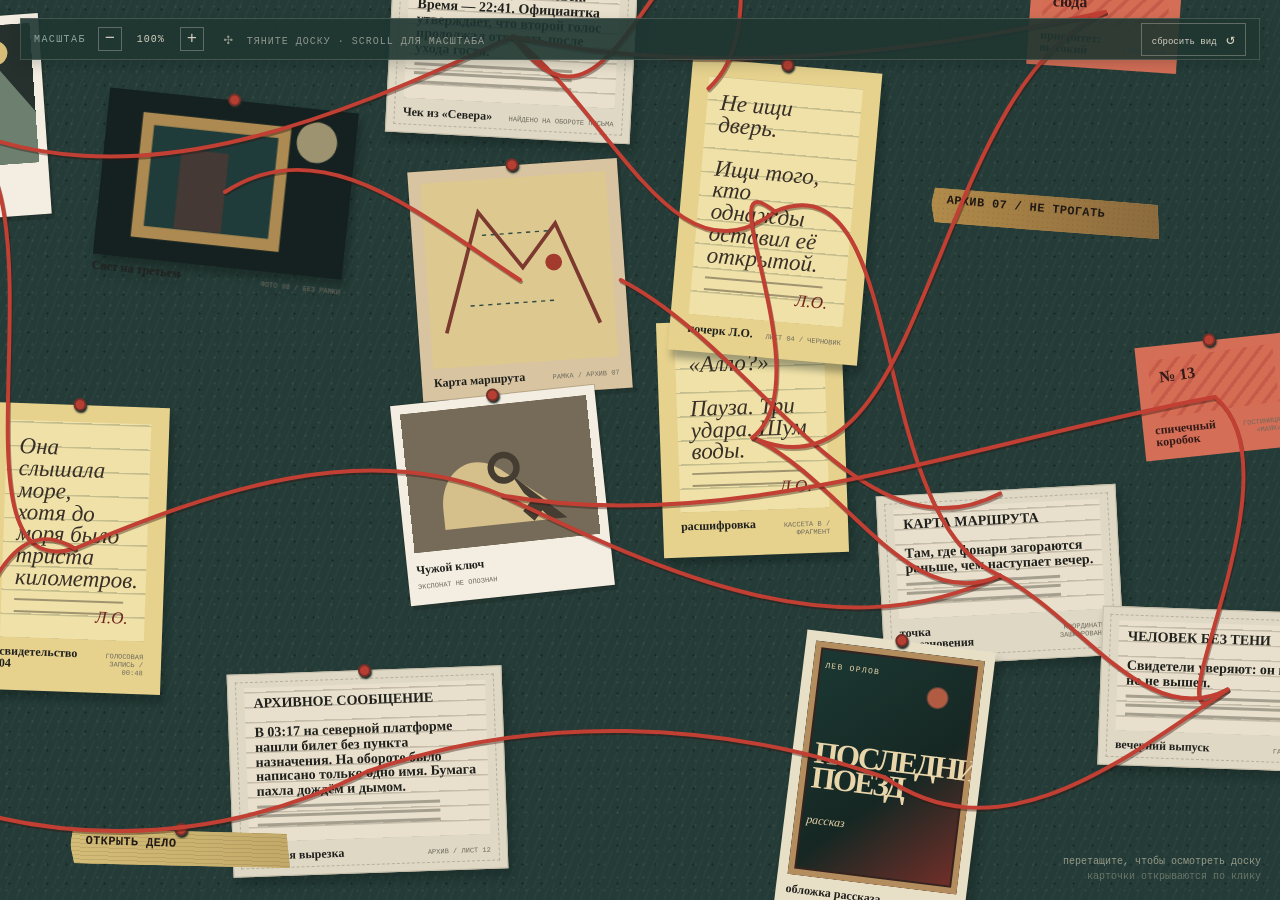
==== index.html @ f4174b4f "feat: add interactive writer investigation board" ====
<!doctype html>
<html lang="ru">
<head>
  <meta charset="utf-8">
  <meta name="viewport" content="width=device-width, initial-scale=1">
  <meta name="description" content="Архив писателя: интерактивная доска расследования и рассказы.">
  <title>АРХИВ // Лев Орлов</title>
  <link rel="stylesheet" href="styles.css">
</head>
<body>
  <main>
    <section class="board-shell" aria-label="Интерактивная доска расследования">
      <div class="board-toolbar">
        <div class="toolbar-group">
          <span class="toolbar-label">масштаб</span>
          <button class="tool-button" id="zoomOut" type="button" aria-label="Уменьшить масштаб">−</button>
          <output id="zoomValue" for="zoomOut zoomIn">100%</output>
          <button class="tool-button" id="zoomIn" type="button" aria-label="Увеличить масштаб">+</button>
        </div>
        <div class="toolbar-hint"><span class="mouse-icon">✣</span> тяните доску · scroll для масштаба</div>
        <button class="reset-button" id="resetView" type="button">сбросить вид <span>↺</span></button>
      </div>
      <div class="board-viewport" id="boardViewport" tabindex="0">
        <div class="board-space" id="boardSpace">
          <svg class="connections" id="connections" aria-hidden="true"></svg>
          <div class="cards-layer" id="cardsLayer"></div>
          <div class="board-stamp">ОРИГИНАЛ<br><small>ARCHIVE / 07</small></div>
        </div>
        <div class="board-help" id="boardHelp">перетащите, чтобы осмотреть доску<br><span>карточки открываются по клику</span></div>
      </div>
    </section>
    <section class="reader-panel" id="readerPanel" aria-hidden="true" aria-labelledby="readerTitle">
      <div class="reader-backdrop" data-reader-close></div>
      <article class="reader-drawer" role="dialog" aria-modal="true">
        <button class="reader-close" type="button" data-reader-close aria-label="Закрыть рассказ">×</button>
        <p class="reader-kicker" id="readerByline"></p>
        <h2 id="readerTitle"></h2>
        <div class="reader-rule"></div>
        <div class="reader-text" id="readerBody"></div>
        <a class="reader-page-link" id="readerPageLink" href="#">открыть отдельную страницу ↗</a>
      </article>
    </section>

  </main>

  <script src="board-data.js"></script>
  <script src="script.js"></script>
</body>
</html>
---- styles.css ----
@import url('data:text/css,');

:root {
  --board-color: #243b37; --board-texture: radial-gradient(rgba(201,190,151,.08) 1px, transparent 1.5px); --board-image: none; --board-size: 13px 13px; --reader-background: #d8d0bc; --reader-opacity: .78; --reader-text-color: #262720; --reader-accent: #8c3028; --reader-width: min(900px, calc(100vw - 48px));
  --ink: #20201d;
  --muted: #777267;
  --paper: #efe9dc;
  --paper-light: #f8f4e9;
  --red: #a33a2e;
  --red-dark: #72231f;
  --board: #315047;
  --board-dark: #263f39;
  --line: rgba(31, 29, 24, .18);
  --serif: Georgia, 'Times New Roman', serif;
  --mono: 'Courier New', Courier, monospace;
}

* { box-sizing: border-box; }
html { background: #101514; color: var(--ink); }
body { margin: 0; min-width: 320px; font-family: var(--mono); background: #101514; }
a { color: inherit; }
button { font: inherit; }
.site-header, main, .site-footer { max-width: 1440px; margin: auto; padding-left: clamp(20px, 5vw, 72px); padding-right: clamp(20px, 5vw, 72px); }
main { max-width: none; padding: 0; }
.site-header { min-height: 170px; padding-top: 34px; display: flex; justify-content: space-between; align-items: flex-start; border-bottom: 1px solid var(--line); }
.brand-kicker, .eyebrow, .toolbar-label, .status-date { display: block; font-size: 10px; letter-spacing: .14em; text-transform: uppercase; color: var(--red); }
.brand-mark h1 { margin: 12px 0 5px; font: 700 clamp(31px, 5vw, 60px)/.84 var(--serif); letter-spacing: -.06em; }
.brand-subtitle { color: var(--muted); font-size: 10px; letter-spacing: .12em; text-transform: uppercase; }
.case-status { display: flex; align-items: center; gap: 9px; margin-top: 8px; font-size: 10px; letter-spacing: .08em; text-transform: uppercase; color: var(--board-dark); }
.status-dot { width: 8px; height: 8px; background: #bd482f; border-radius: 50%; box-shadow: 0 0 0 4px rgba(189,72,47,.16); }
.status-date { margin-left: 13px; color: var(--muted); }
.intro-panel { display: grid; grid-template-columns: 1.6fr 1fr; gap: 8vw; padding: 60px 0 42px; align-items: end; }
.intro-panel h2 { margin: 12px 0 0; font: 400 clamp(42px, 6.2vw, 88px)/.87 var(--serif); letter-spacing: -.065em; }
.intro-panel h2 em { color: var(--red); font-style: italic; }
.intro-copy { max-width: 360px; margin: 0 0 5px; font-size: 12px; line-height: 1.75; color: #5f5b51; }
.board-shell { position: relative; width: 100vw; height: 100vh; background: var(--board-dark); }
.board-toolbar { position: absolute; z-index: 10; top: 18px; left: 20px; right: 20px; height: 42px; display: flex; align-items: center; gap: 20px; padding: 0 13px; background: rgba(31,54,49,.9); color: #d5d0c2; font-size: 10px; letter-spacing: .1em; text-transform: uppercase; border: 1px solid rgba(213,208,194,.2); box-shadow: 0 5px 12px rgba(15,26,23,.18); }
.toolbar-group { display: flex; align-items: center; gap: 8px; }.toolbar-label { color: #91a79d; margin-right: 4px; }
.tool-button, .reset-button { border: 1px solid rgba(213,208,194,.35); color: inherit; background: transparent; cursor: pointer; }.tool-button { width: 24px; height: 24px; font-size: 17px; line-height: 18px; }.tool-button:hover, .reset-button:hover { background: rgba(255,255,255,.1); }
#zoomValue { min-width: 42px; text-align: center; }
.toolbar-hint { opacity: .62; flex: 1; }.mouse-icon { font-size: 15px; margin-right: 6px; }.reset-button { padding: 6px 10px; font-size: 9px; }.reset-button span { font-size: 15px; margin-left: 4px; }
.board-viewport { position: relative; width: 100%; height: 100%; overflow: hidden; cursor: grab; background-color: var(--board-color); background-image: var(--board-texture), var(--board-image); background-size: var(--board-size), cover; }
.board-viewport.is-dragging { cursor: grabbing; }.board-space { position: absolute; width: 1800px; height: 1200px; left: 50%; top: 50%; transform-origin: 50% 50%; }.cards-layer { position: absolute; z-index: 30; inset: 0; }.connections { position: absolute; z-index: 60; inset: 0; width: 100%; height: 100%; overflow: visible; pointer-events: none; }.connection { fill: none; stroke: #c13f33; stroke-width: 4; stroke-linecap: round; filter: drop-shadow(1px 2px 0 rgba(50,20,16,.4)); pointer-events: none; }
.evidence-card { position: absolute; min-height: 60px; padding: 7px; color: var(--ink); cursor: pointer; transition: transform .2s ease, filter .2s ease; }.evidence-card:hover, .evidence-card:focus-visible { z-index: 50 !important; transform: rotate(0deg) scale(1.08) !important; filter: brightness(1.08) drop-shadow(8px 12px 9px rgba(10,20,17,.42)); outline: 2px solid #e1c768; outline-offset: 4px; }.pin { position: absolute; width: 13px; height: 13px; left: 50%; top: -7px; transform: translateX(-50%); border-radius: 50%; background: #b63f32; border: 2px solid #743029; box-shadow: 1px 2px 2px #1a2a26; z-index: 2; }.artifact-art { position: relative; display: block; width: 100%; overflow: hidden; }.artifact-caption { display: flex; align-items: baseline; justify-content: space-between; gap: 8px; margin-top: 8px; font-family: var(--mono); }.artifact-caption b { font: 600 12px/1 var(--serif); }.artifact-caption span { font-size: 7px; text-align: right; color: #6e6a5d; text-transform: uppercase; }.material-image.mode-plain { padding: 0; filter: drop-shadow(4px 7px 5px rgba(15,26,23,.45)); }.material-image.mode-plain .artifact-caption { display: none; }.material-image.mode-framed { padding: var(--padding, 8px); background: var(--frame, #f3eee1); box-shadow: 3px 5px 0 rgba(21,23,19,.18), 0 0 0 1px rgba(38,34,27,.2); }.source-image { aspect-ratio: var(--ratio, 3 / 2); object-fit: cover; }.material-polaroid { padding: 9px 9px 14px; background: #f3eee1; box-shadow: 3px 5px 0 rgba(21,23,19,.18), 0 0 0 1px rgba(38,34,27,.2); }.material-polaroid .artifact-caption { display: block; }.material-polaroid .artifact-caption span { display: block; margin-top: 4px; text-align: left; }.material-clipping { padding: 13px 16px 14px; background: #dfd8c5; box-shadow: 4px 7px 10px rgba(15,26,23,.35); border: 1px solid #c3bba7; }.material-clipping::after { content: ''; position: absolute; inset: 7px; border: 1px dashed rgba(97,85,63,.3); pointer-events: none; }.material-manuscript { padding: 17px 18px; background: #e6d28d; box-shadow: 4px 8px 7px rgba(15,26,23,.35); }.material-cover { padding: 10px; background: #e8dfc7; box-shadow: 5px 9px 10px rgba(15,26,23,.4); }.material-marker { padding: 12px; background: #d46e56; color: #321b18; }.marker-art { min-height: 58px; padding: 10px; background: repeating-linear-gradient(135deg, #d56d55 0 8px, #c55b48 9px 12px); transform: rotate(-2deg); }.marker-art strong { font: 700 16px/.95 var(--serif); }
.photo-art { min-height: 105px; background: linear-gradient(145deg, rgba(20,28,25,.1), rgba(20,28,25,.62)), #756e60; filter: sepia(.25); }
.clipping-art { min-height: 52px; padding: 9px; background: repeating-linear-gradient(0deg, #e8e0cc 0 13px, #c5bcaa 14px 15px); }.clipping-art strong { display: block; white-space: pre-line; font: 700 14px/1.05 var(--serif); }.clipping-art i { display: block; width: 82%; height: 3px; margin: 6px 0; background: #6f6a5e; opacity: .55; }.manuscript-art { min-height: 135px; padding: 15px 13px; background: #efe1a7; background-image: repeating-linear-gradient(0deg, transparent 0 22px, rgba(68,83,65,.25) 23px 24px); }.manuscript-art span { display: block; color: #382f28; font: italic 23px/.95 'Brush Script MT', 'Segoe Script', cursive; }.manuscript-art i { display: block; width: 92%; height: 2px; margin: 10px 0; background: #5f5444; opacity: .55; }.manuscript-art b { position: absolute; right: 17px; bottom: 12px; color: var(--red-dark); font: italic 17px var(--serif); }.cover-art { min-height: 235px; padding: 19px 12px; color: #e9d5aa; background: radial-gradient(circle at 75% 18%, #b15b43 0 4%, transparent 5%), linear-gradient(138deg, #1c3934, #162723 58%, #7a2f29); box-shadow: inset 0 0 0 6px #b38d5e, inset 0 0 0 8px #34231f; }.cover-art small { display: block; font-size: 8px; letter-spacing: .17em; }.cover-art strong { display: block; margin-top: 70px; font: 700 31px/.82 var(--serif); letter-spacing: -.08em; }.cover-art em { display: block; margin-top: 22px; font: italic 12px var(--serif); }
.board-stamp { position: absolute; right: 95px; bottom: 73px; color: rgba(217,205,166,.22); border: 2px solid rgba(217,205,166,.22); border-radius: 50%; padding: 13px 12px; text-align: center; font-size: 12px; line-height: 1.1; transform: rotate(-18deg); }.board-stamp small { font-size: 7px; letter-spacing: .14em; }.board-help { position: absolute; right: 19px; bottom: 16px; color: rgba(231,223,197,.58); font-size: 10px; line-height: 1.5; text-align: right; pointer-events: none; }.board-help span { opacity: .6; }.board-help.is-hidden { opacity: 0; }
.about-strip { display: grid; grid-template-columns: .3fr 1.6fr 1fr; gap: 4vw; padding-top: 65px; padding-bottom: 80px; border-bottom: 1px solid var(--line); }.about-index { color: var(--red); font-size: 11px; }.about-text p:last-child { max-width: 430px; margin: 15px 0 0; font: 24px/1.17 var(--serif); letter-spacing: -.025em; }.about-contact { align-self: end; font-size: 10px; color: var(--muted); }.about-contact span, .about-contact a { display: block; }.about-contact a { margin-top: 9px; color: var(--red); text-decoration: none; border-bottom: 1px solid; width: max-content; }.site-footer { display: flex; justify-content: space-between; padding-top: 20px; padding-bottom: 26px; color: var(--muted); font-size: 9px; letter-spacing: .05em; text-transform: uppercase; }.site-footer a { color: var(--red); text-decoration: none; }
.story-page { max-width: 760px; min-height: 100vh; padding: 64px clamp(24px, 8vw, 120px); }.story-page > a { display: inline-block; margin-bottom: 100px; color: var(--red); font-size: 11px; text-decoration: none; }.story-page h1 { margin: 16px 0 28px; font: 400 clamp(52px, 9vw, 100px)/.84 var(--serif); letter-spacing: -.07em; }.story-lede { max-width: 520px; margin: 0 0 50px; color: var(--red-dark); font: italic 27px/1.1 var(--serif); }.story-page p:not(.eyebrow):not(.story-lede) { max-width: 560px; margin: 0 0 22px; font: 18px/1.65 var(--serif); color: #514d44; }
@media (max-width: 700px) { .board-toolbar { left: 10px; right: 10px; top: 10px; gap: 8px; }.toolbar-hint { display: none; }.reset-button { margin-left: auto; }.board-space { width: 1500px; height: 1100px; } }
.material-image.mode-plain .artifact-caption { display: flex; margin-top: 5px; }
.material-tape, .material-label { padding: 0; background: transparent; box-shadow: none; }.tape-art { min-height: 37px; padding: 9px 15px; color: #201914; background: var(--tape-color); box-shadow: 3px 5px 5px rgba(5,10,9,.45); clip-path: polygon(1% 7%, 98% 0, 100% 92%, 2% 100%, 0 50%); }.tape-art span { display: block; font: 700 12px/.98 var(--mono); letter-spacing: .03em; }.texture-fibers { background-image: repeating-linear-gradient(92deg, rgba(255,255,255,.13) 0 1px, transparent 1px 5px), linear-gradient(90deg, var(--tape-color), #2c1712); }.texture-grain { background-image: radial-gradient(rgba(53,31,18,.2) .7px, transparent .9px), linear-gradient(90deg, var(--tape-color), #8b6a3d); background-size: 5px 5px, 100% 100%; }.texture-paper { background-image: repeating-linear-gradient(0deg, rgba(66,47,22,.12) 0 1px, transparent 1px 4px), linear-gradient(90deg, var(--tape-color), #c2a969); }
.reader-panel { position: fixed; inset: 0; z-index: 100; display: grid; pointer-events: none; visibility: hidden; }.reader-panel.is-open { pointer-events: auto; visibility: visible; }.reader-backdrop { position: absolute; inset: 0; background: rgba(4,10,9,var(--reader-opacity)); opacity: 0; transition: opacity .2s ease; }.reader-panel.is-open .reader-backdrop { opacity: 1; }.reader-drawer { position: relative; width: var(--reader-width); max-height: min(860px, calc(100vh - 48px)); margin: auto; overflow-y: auto; padding: clamp(42px, 7vw, 92px) clamp(28px, 9vw, 118px); background: var(--reader-background); color: var(--reader-text-color); box-shadow: 0 22px 60px rgba(0,0,0,.6); transform: translateY(22px) rotate(-.5deg); transition: transform .25s ease; }.reader-panel.is-open .reader-drawer { transform: translateY(0) rotate(-.5deg); }.reader-drawer > * { width: min(100%, 72ch); margin-left: auto; margin-right: auto; }.reader-close { position: absolute; top: 16px; right: 18px; width: auto; border: 0; background: transparent; color: var(--reader-accent); font: 34px/1 var(--serif); cursor: pointer; }.reader-kicker { margin-bottom: 20px; color: var(--reader-accent); font-size: 10px; letter-spacing: .14em; text-transform: uppercase; }.reader-drawer h2 { max-width: 72ch; margin-top: 0; font: 400 clamp(46px, 7vw, 86px)/.88 var(--serif); letter-spacing: -.06em; }.reader-rule { margin-top: 34px; margin-bottom: 34px; border-top: 1px solid rgba(50,42,31,.35); }.reader-text { white-space: pre-line; font: 19px/1.78 var(--serif); }.reader-page-link { display: inline-block; width: auto; margin-top: 44px; color: var(--reader-accent); font-size: 10px; text-transform: uppercase; letter-spacing: .08em; }
@media (max-width: 700px) { .reader-drawer { width: calc(100vw - 20px); max-height: calc(100vh - 20px); padding: 48px 24px 36px; }.reader-text { font-size: 17px; line-height: 1.65; }.reader-drawer h2 { font-size: clamp(42px, 14vw, 68px); } }
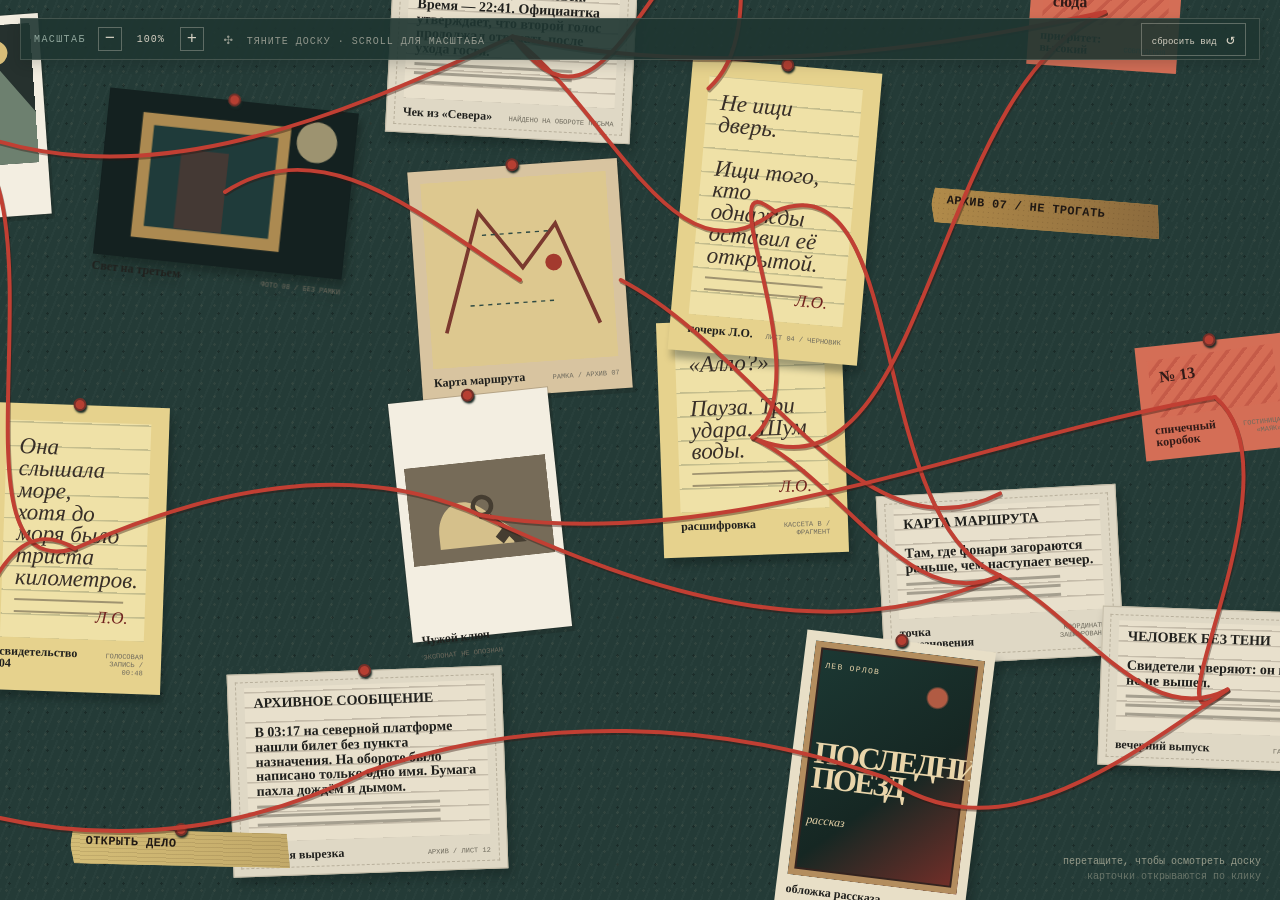
==== commit 8207aad7: "feat: support flexible material sizes and reader covers" ====
--- a/index.html
+++ b/index.html
@@ -33,6 +33,7 @@
       <div class="reader-backdrop" data-reader-close></div>
       <article class="reader-drawer" role="dialog" aria-modal="true">
         <button class="reader-close" type="button" data-reader-close aria-label="Закрыть рассказ">×</button>
+        <img class="reader-cover" id="readerCover" alt="">
         <p class="reader-kicker" id="readerByline"></p>
         <h2 id="readerTitle"></h2>
         <div class="reader-rule"></div>
--- a/styles.css
+++ b/styles.css
@@ -1,5 +1,3 @@
-@import url('data:text/css,');
-
 :root {
   --board-color: #243b37; --board-texture: radial-gradient(rgba(201,190,151,.08) 1px, transparent 1.5px); --board-image: none; --board-size: 13px 13px; --reader-background: #d8d0bc; --reader-opacity: .78; --reader-text-color: #262720; --reader-accent: #8c3028; --reader-width: min(900px, calc(100vw - 48px));
   --ink: #20201d;
@@ -51,4 +49,6 @@
 .material-image.mode-plain .artifact-caption { display: flex; margin-top: 5px; }
 .material-tape, .material-label { padding: 0; background: transparent; box-shadow: none; }.tape-art { min-height: 37px; padding: 9px 15px; color: #201914; background: var(--tape-color); box-shadow: 3px 5px 5px rgba(5,10,9,.45); clip-path: polygon(1% 7%, 98% 0, 100% 92%, 2% 100%, 0 50%); }.tape-art span { display: block; font: 700 12px/.98 var(--mono); letter-spacing: .03em; }.texture-fibers { background-image: repeating-linear-gradient(92deg, rgba(255,255,255,.13) 0 1px, transparent 1px 5px), linear-gradient(90deg, var(--tape-color), #2c1712); }.texture-grain { background-image: radial-gradient(rgba(53,31,18,.2) .7px, transparent .9px), linear-gradient(90deg, var(--tape-color), #8b6a3d); background-size: 5px 5px, 100% 100%; }.texture-paper { background-image: repeating-linear-gradient(0deg, rgba(66,47,22,.12) 0 1px, transparent 1px 4px), linear-gradient(90deg, var(--tape-color), #c2a969); }
 .reader-panel { position: fixed; inset: 0; z-index: 100; display: grid; pointer-events: none; visibility: hidden; }.reader-panel.is-open { pointer-events: auto; visibility: visible; }.reader-backdrop { position: absolute; inset: 0; background: rgba(4,10,9,var(--reader-opacity)); opacity: 0; transition: opacity .2s ease; }.reader-panel.is-open .reader-backdrop { opacity: 1; }.reader-drawer { position: relative; width: var(--reader-width); max-height: min(860px, calc(100vh - 48px)); margin: auto; overflow-y: auto; padding: clamp(42px, 7vw, 92px) clamp(28px, 9vw, 118px); background: var(--reader-background); color: var(--reader-text-color); box-shadow: 0 22px 60px rgba(0,0,0,.6); transform: translateY(22px) rotate(-.5deg); transition: transform .25s ease; }.reader-panel.is-open .reader-drawer { transform: translateY(0) rotate(-.5deg); }.reader-drawer > * { width: min(100%, 72ch); margin-left: auto; margin-right: auto; }.reader-close { position: absolute; top: 16px; right: 18px; width: auto; border: 0; background: transparent; color: var(--reader-accent); font: 34px/1 var(--serif); cursor: pointer; }.reader-kicker { margin-bottom: 20px; color: var(--reader-accent); font-size: 10px; letter-spacing: .14em; text-transform: uppercase; }.reader-drawer h2 { max-width: 72ch; margin-top: 0; font: 400 clamp(46px, 7vw, 86px)/.88 var(--serif); letter-spacing: -.06em; }.reader-rule { margin-top: 34px; margin-bottom: 34px; border-top: 1px solid rgba(50,42,31,.35); }.reader-text { white-space: pre-line; font: 19px/1.78 var(--serif); }.reader-page-link { display: inline-block; width: auto; margin-top: 44px; color: var(--reader-accent); font-size: 10px; text-transform: uppercase; letter-spacing: .08em; }
+.reader-cover { display: none; width: 100%; max-height: 300px; margin-bottom: 32px; object-fit: cover; object-position: center; box-shadow: 3px 6px 0 rgba(0,0,0,.2); }.reader-panel.has-reader-cover .reader-cover { display: block; }
+.source-image { height: var(--material-height, auto); object-fit: var(--fit, cover); object-position: var(--object-position, center); }
 @media (max-width: 700px) { .reader-drawer { width: calc(100vw - 20px); max-height: calc(100vh - 20px); padding: 48px 24px 36px; }.reader-text { font-size: 17px; line-height: 1.65; }.reader-drawer h2 { font-size: clamp(42px, 14vw, 68px); } }
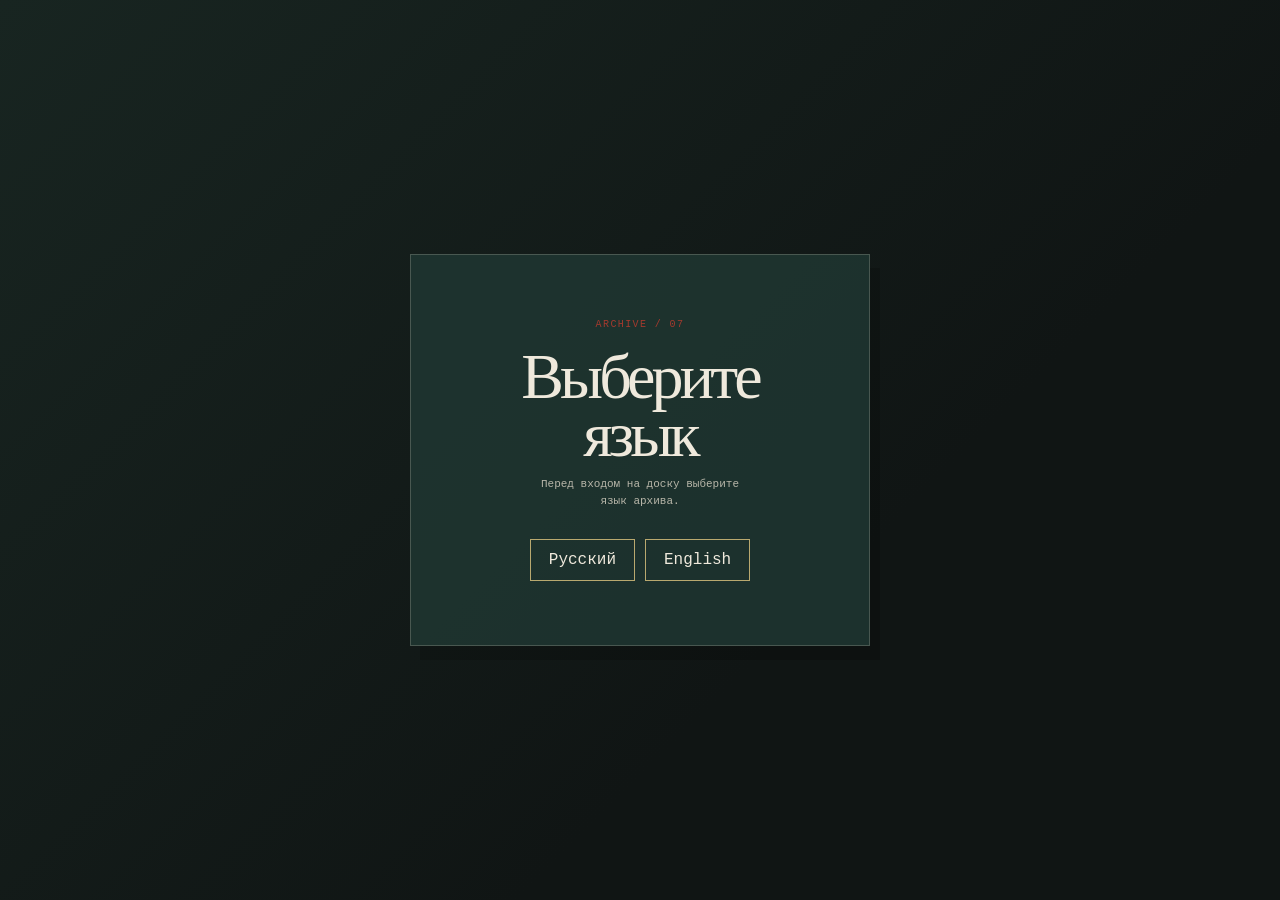
==== commit 9cb8662f: "feat: add language selection and i18n" ====
--- a/index.html
+++ b/index.html
@@ -7,9 +7,20 @@
   <title>АРХИВ // Лев Орлов</title>
   <link rel="stylesheet" href="styles.css">
 </head>
-<body>
+  <body class="language-pending">
+  <section class="language-screen" id="languageScreen" aria-labelledby="languageTitle">
+    <div class="language-card">
+      <span class="brand-kicker">ARCHIVE / 07</span>
+      <h1 id="languageTitle">Выберите язык</h1>
+      <p id="languagePrompt">Перед входом на доску выберите язык архива.</p>
+      <div class="language-options" role="group" aria-label="Выбор языка">
+        <button type="button" data-language="ru">Русский</button>
+        <button type="button" data-language="en">English</button>
+      </div>
+    </div>
+  </section>
   <main>
-    <section class="board-shell" aria-label="Интерактивная доска расследования">
+    <section class="board-shell" id="boardShell" aria-label="Интерактивная доска расследования">
       <div class="board-toolbar">
         <div class="toolbar-group">
           <span class="toolbar-label">масштаб</span>
@@ -17,16 +28,16 @@
           <output id="zoomValue" for="zoomOut zoomIn">100%</output>
           <button class="tool-button" id="zoomIn" type="button" aria-label="Увеличить масштаб">+</button>
         </div>
-        <div class="toolbar-hint"><span class="mouse-icon">✣</span> тяните доску · scroll для масштаба</div>
+        <div class="toolbar-hint" id="toolbarHint"><span class="mouse-icon">✣</span> тяните доску · scroll для масштаба</div>
         <button class="reset-button" id="resetView" type="button">сбросить вид <span>↺</span></button>
       </div>
       <div class="board-viewport" id="boardViewport" tabindex="0">
         <div class="board-space" id="boardSpace">
           <svg class="connections" id="connections" aria-hidden="true"></svg>
           <div class="cards-layer" id="cardsLayer"></div>
-          <div class="board-stamp">ОРИГИНАЛ<br><small>ARCHIVE / 07</small></div>
+         <div class="board-stamp" id="boardStamp">ОРИГИНАЛ<br><small>ARCHIVE / 07</small></div>
         </div>
-        <div class="board-help" id="boardHelp">перетащите, чтобы осмотреть доску<br><span>карточки открываются по клику</span></div>
+         <div class="board-help" id="boardHelp">перетащите, чтобы осмотреть доску<br><span>карточки открываются по клику</span></div>
       </div>
     </section>
     <section class="reader-panel" id="readerPanel" aria-hidden="true" aria-labelledby="readerTitle">
--- a/styles.css
+++ b/styles.css
@@ -16,6 +16,13 @@
 * { box-sizing: border-box; }
 html { background: #101514; color: var(--ink); }
 body { margin: 0; min-width: 320px; font-family: var(--mono); background: #101514; }
+body.language-pending > main { visibility: hidden; }
+.language-screen { position: fixed; inset: 0; z-index: 200; display: grid; place-items: center; padding: 24px; color: #efe9dc; background: #101514; background-image: radial-gradient(rgba(201,190,151,.08) 1px, transparent 1.5px), linear-gradient(135deg, #182521, #101514 65%); }
+.language-screen.is-hidden { display: none; }
+.language-card { width: min(460px, 100%); padding: clamp(32px, 7vw, 64px); text-align: center; border: 1px solid rgba(213,208,194,.24); background: rgba(31,54,49,.86); box-shadow: 10px 14px 0 rgba(0,0,0,.18); }
+.language-card h1 { margin: 18px 0 12px; font: 400 clamp(38px, 8vw, 64px)/.9 var(--serif); letter-spacing: -.06em; }
+.language-card p { margin: 0 auto 28px; max-width: 32ch; color: #b8b6a9; font-size: 11px; line-height: 1.6; }
+.language-options { display: flex; justify-content: center; gap: 10px; }.language-options button { padding: 11px 18px; border: 1px solid #b9a96f; color: #efe9dc; background: transparent; cursor: pointer; }.language-options button:hover, .language-options button:focus-visible { color: #20201d; background: #d4bd77; outline: none; }
 a { color: inherit; }
 button { font: inherit; }
 .site-header, main, .site-footer { max-width: 1440px; margin: auto; padding-left: clamp(20px, 5vw, 72px); padding-right: clamp(20px, 5vw, 72px); }
@@ -51,4 +58,16 @@
 .reader-panel { position: fixed; inset: 0; z-index: 100; display: grid; pointer-events: none; visibility: hidden; }.reader-panel.is-open { pointer-events: auto; visibility: visible; }.reader-backdrop { position: absolute; inset: 0; background: rgba(4,10,9,var(--reader-opacity)); opacity: 0; transition: opacity .2s ease; }.reader-panel.is-open .reader-backdrop { opacity: 1; }.reader-drawer { position: relative; width: var(--reader-width); max-height: min(860px, calc(100vh - 48px)); margin: auto; overflow-y: auto; padding: clamp(42px, 7vw, 92px) clamp(28px, 9vw, 118px); background: var(--reader-background); color: var(--reader-text-color); box-shadow: 0 22px 60px rgba(0,0,0,.6); transform: translateY(22px) rotate(-.5deg); transition: transform .25s ease; }.reader-panel.is-open .reader-drawer { transform: translateY(0) rotate(-.5deg); }.reader-drawer > * { width: min(100%, 72ch); margin-left: auto; margin-right: auto; }.reader-close { position: absolute; top: 16px; right: 18px; width: auto; border: 0; background: transparent; color: var(--reader-accent); font: 34px/1 var(--serif); cursor: pointer; }.reader-kicker { margin-bottom: 20px; color: var(--reader-accent); font-size: 10px; letter-spacing: .14em; text-transform: uppercase; }.reader-drawer h2 { max-width: 72ch; margin-top: 0; font: 400 clamp(46px, 7vw, 86px)/.88 var(--serif); letter-spacing: -.06em; }.reader-rule { margin-top: 34px; margin-bottom: 34px; border-top: 1px solid rgba(50,42,31,.35); }.reader-text { white-space: pre-line; font: 19px/1.78 var(--serif); }.reader-page-link { display: inline-block; width: auto; margin-top: 44px; color: var(--reader-accent); font-size: 10px; text-transform: uppercase; letter-spacing: .08em; }
 .reader-cover { display: none; width: 100%; max-height: 300px; margin-bottom: 32px; object-fit: cover; object-position: center; box-shadow: 3px 6px 0 rgba(0,0,0,.2); }.reader-panel.has-reader-cover .reader-cover { display: block; }
 .source-image { height: var(--material-height, auto); object-fit: var(--fit, cover); object-position: var(--object-position, center); }
+.frame-enabled { padding: 0; background: transparent; }
+.frame-enabled.frame-plain { padding: 0; background: transparent; box-shadow: none; }
+.frame-enabled.frame-polaroid { padding: 9px 9px 14px; background: #f3eee1; box-shadow: 3px 5px 0 rgba(21,23,19,.18), 0 0 0 1px rgba(38,34,27,.2); }
+.frame-enabled.frame-polaroid .artifact-caption { display: block; }
+.frame-enabled.frame-polaroid .artifact-caption span { display: block; margin-top: 4px; text-align: left; }
+.frame-enabled.frame-photo-frame { padding: var(--padding, 10px); background: var(--frame, #f3eee1); box-shadow: 3px 5px 0 rgba(21,23,19,.18), 0 0 0 1px rgba(38,34,27,.2); }
+.frame-enabled.frame-newspaper { padding: 13px 16px 14px; background: #dfd8c5; border: 1px solid #c3bba7; box-shadow: 4px 7px 10px rgba(15,26,23,.35); }
+.frame-enabled.frame-newspaper::after { content: ''; position: absolute; inset: 7px; border: 1px dashed rgba(97,85,63,.3); pointer-events: none; }
+.frame-enabled.frame-file { padding: 12px; background: #c6b78e; border: 1px solid #847653; box-shadow: 5px 7px 0 rgba(15,26,23,.3); }
+.frame-enabled.frame-file::before { content: ''; position: absolute; top: -9px; left: 12px; width: 48px; height: 14px; background: #b39f70; border: 1px solid #847653; }
+.frame-enabled.frame-torn { padding: 10px; background: #ede4cf; filter: drop-shadow(4px 7px 5px rgba(15,26,23,.38)); clip-path: polygon(0 2%, 9% 0, 19% 2%, 31% 0, 44% 2%, 57% 0, 72% 2%, 86% 0, 100% 2%, 98% 98%, 86% 100%, 70% 98%, 55% 100%, 38% 98%, 22% 100%, 8% 98%, 0 100%); }
+.frame-enabled .source-image { display: block; width: 100%; aspect-ratio: var(--ratio, auto); object-fit: var(--fit, cover); object-position: var(--object-position, center); }
 @media (max-width: 700px) { .reader-drawer { width: calc(100vw - 20px); max-height: calc(100vh - 20px); padding: 48px 24px 36px; }.reader-text { font-size: 17px; line-height: 1.65; }.reader-drawer h2 { font-size: clamp(42px, 14vw, 68px); } }
